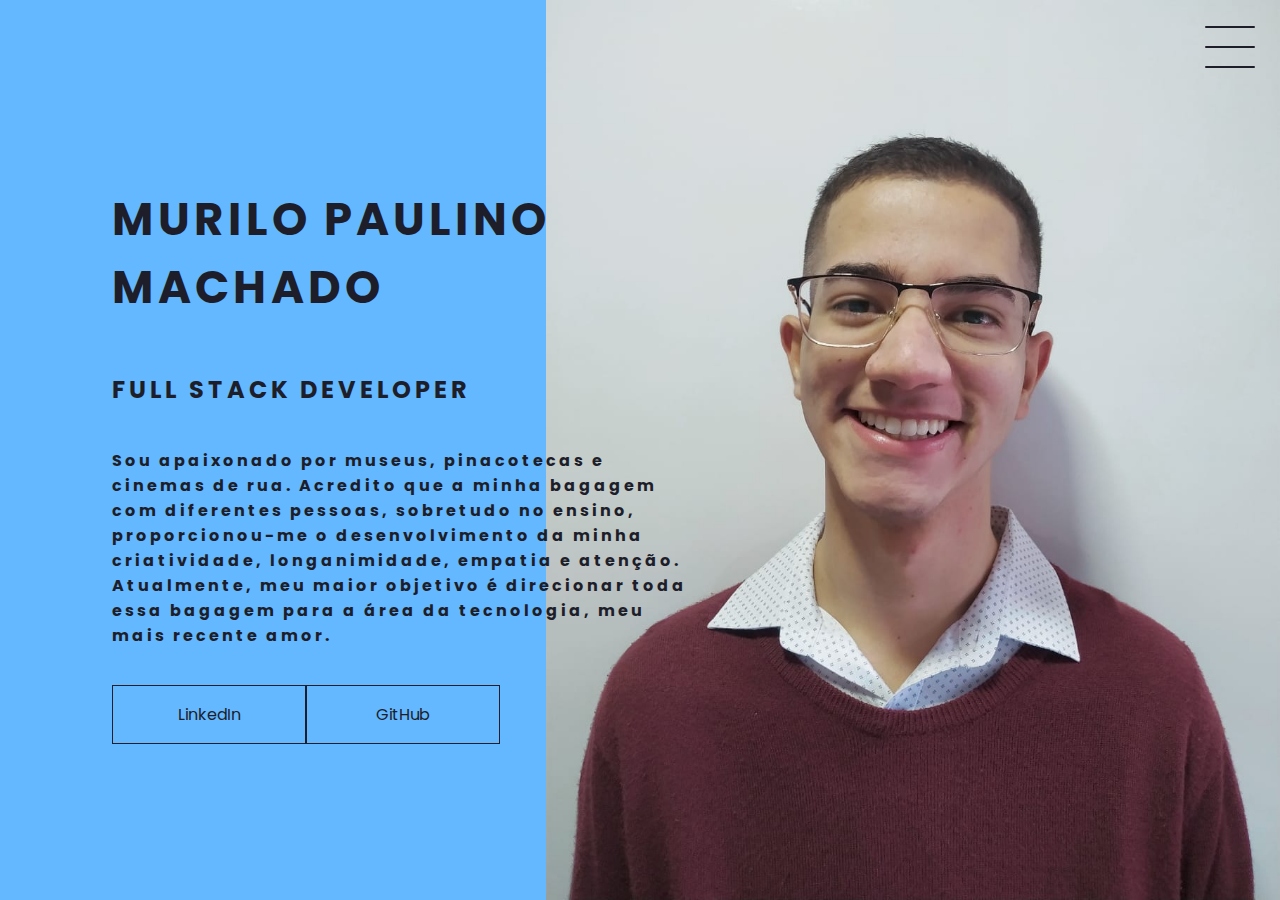
==== index.html @ 1d81381d "construção e estilização inicial da página de entrada" ====
<!--ctrl + espaço-->
<!-- comentar = alt + shift + A -->
<!DOCTYPE html>
<html lang="pt-br">
<head>
    <meta charset='UTF-8'>
    <!--responsividade-->
    <meta name='viewport' content='width=device-width, initial-scale=1'>
    <link rel="stylesheet" href="style.css">
    <title>Portfólio</title>
</head>
<body>
    <header class="header-container">
        <div class="header">
            <div class="checkbox-container">
                <div class="checkbox-wrapper">
                    <input type="checkbox" id="toggle">
                    <label class="checkbox" for="toggle">
                        <div class="trace"></div>
                        <div class="trace"></div>
                        <div class="trace"></div>
                    </label>
                    <div class="menu"></div>
                    <nav class="menu-items">
                        <ul>
                            <li>
                                <a href="#">Início</a>
                            </li>
                            <li>
                                <a href="#">Sobre mim</a>
                            </li>
                        </ul>
                    </nav>
                </div>
            </div>
        </div>
            <h1>Murilo Paulino Machado</h1>
            <h2>Full stack developer</h2>
            <h4>
                Sou apaixonado por museus, pinacotecas e cinemas de rua. Acredito que a minha bagagem com diferentes pessoas, sobretudo no ensino, proporcionou-me o desenvolvimento da minha criatividade, longanimidade, empatia e atenção. Atualmente, meu maior objetivo é direcionar toda essa bagagem para a área da tecnologia, meu mais recente amor.       
            </h4>
            <div class="social-media">
                <a href="https://www.linkedin.com/in/murilo-p-708885104/">LinkedIn</a>
                <a href="https://github.com/murilo-pm">GitHub</a>
            </div>       
    </header>
    <main class="container">

    </main>
    <footer class="footer">

    </footer> 
</body>
</html>











<!--  <div>
                <a href="https://www.linkedin.com/in/murilo-p-708885104/" target="_blank">
                    <img class="tm-social p-30" src="assets/img/linkedin.png" alt="Logo do LinkedIn">
                </a>
                <a href="https://github.com/murilo-pm" target="_blank">
                    <img class="tm-social p-30" src="assets/img/github.png" alt="Logo do GitHub">
                </a>
           </div> -->
---- style.css ----
@import url('https://fonts.googleapis.com/css2?family=Poppins:wght@200&display=swap');

body {
    margin: 0;
    padding: 0;
    font-family: 'Poppins', sans-serif;
    color: #1E1E2A;
}

/* Header */
.header-container {
    height: 100vh;
    width: 100vw;
    background-color: #63B8FF;
    background-image: url('./img/foto-murilo.jpg');
    background-repeat: no-repeat;
    background-position: right;
    background-size: contain;
    display: flex;
    flex-direction: column;
    justify-content: center;
    align-items: flex-start;
    box-sizing: border-box;
    padding: 0 112px;
    position: relative;
}

h1{
    font-size: 45px;
    text-transform: uppercase;
    letter-spacing: 4px;
    margin-right: 35%;
}

h2{
    text-transform: uppercase;
    letter-spacing: 4px;
    margin-right: 35%;
}

h4{
    margin-right: 45%;
    letter-spacing: 3px;
}

.social-media{
    margin-top: 1rem;
    display: flex;
}

.social-media a{
    text-decoration: none;
    color: #1E1E2A;
    padding: 1rem 4rem;
    border: 1px solid #1E1E2A;
    min-width: 4rem;
    display: flex;
    align-items: center;
    justify-content: center;
    transition: .5s ease-in-out;
}

a:hover{
    background-color: #ffffff;
}


/* Menu hambúrguer */

.checkbox-container{
    display: flex;
    justify-content: center;
    align-items: center;
}

.checkbox{
    height: 100px;
    width: 100px;
    position: absolute;
    right: 0;
    top: 0;
    display: flex;
    justify-content: center;
    cursor: pointer;
    z-index: 9999;
    transition: 400ms ease-in-out 0s;
}

.checkbox .trace{
    width: 50px;
    height: 2px;
    background-color: #1E1E2A;
    position: absolute;
    border-radius: 4px;
    transition: 0.5s ease-in-out;
}

.checkbox .trace:nth-child(1){
    top: 26px;
    transform: rotate(0);
}

.checkbox .trace:nth-child(2){
    top: 46px;
    transform: rotate(0);
}

.checkbox .trace:nth-child(3){
    top: 66px;
    transform: rotate(0);
}

#toggle{
    display: none;
}

/* menu */
.menu{
    position: absolute;
    top: 28px;
    right: 30px;
    background-color: transparent;
    height: 4px;
    width: 10px;
    border-radius: 50%;
    box-shadow: 0px 0px 0px 0px #ffffff;
    z-index: -1;    /* "-1" para ela ficar por trás de tudo */
    transition: 400ms ease-in-out 0s;
}

.menu-items{
    position: fixed;
    top: 0;
    left: 0;
    width: 100%;
    height: 100vh;
    display: flex;
    justify-content: center;
    align-items: center;
    z-index: 2;
    opacity: 0;
    visibility: hidden;
    transition: 400ms ease-in-out 0s;
}

.menu-items ul {
    list-style-type: none;
}

.menu-items ul li a{
    margin: 10px 0;
    color: #1E1E2A;
    text-decoration: none;
    text-transform: uppercase;
    letter-spacing: 4px;
    font-size: 40px;
}

/* animações do menu */
#toggle:checked + .checkbox .trace:nth-child(1){
    transform: rotate(45deg);
    top: 47px;
}

#toggle:checked + .checkbox .trace:nth-child(2){
    transform: translate(-100px);
    width: 30px;
    visibility: hidden;
    opacity: 0;
}

#toggle:checked + .checkbox .trace:nth-child(3){
    transform: rotate(-45deg);
    top: 48px;
}

#toggle:checked + .checkbox{
    background-color: #ffffff;

}

/* til para pegar todos os itens pertencentes ao menu */
#toggle:checked ~ .menu{
    box-shadow: 0px 0px 0px 100vmax #ffffff;
    z-index: 1;
}
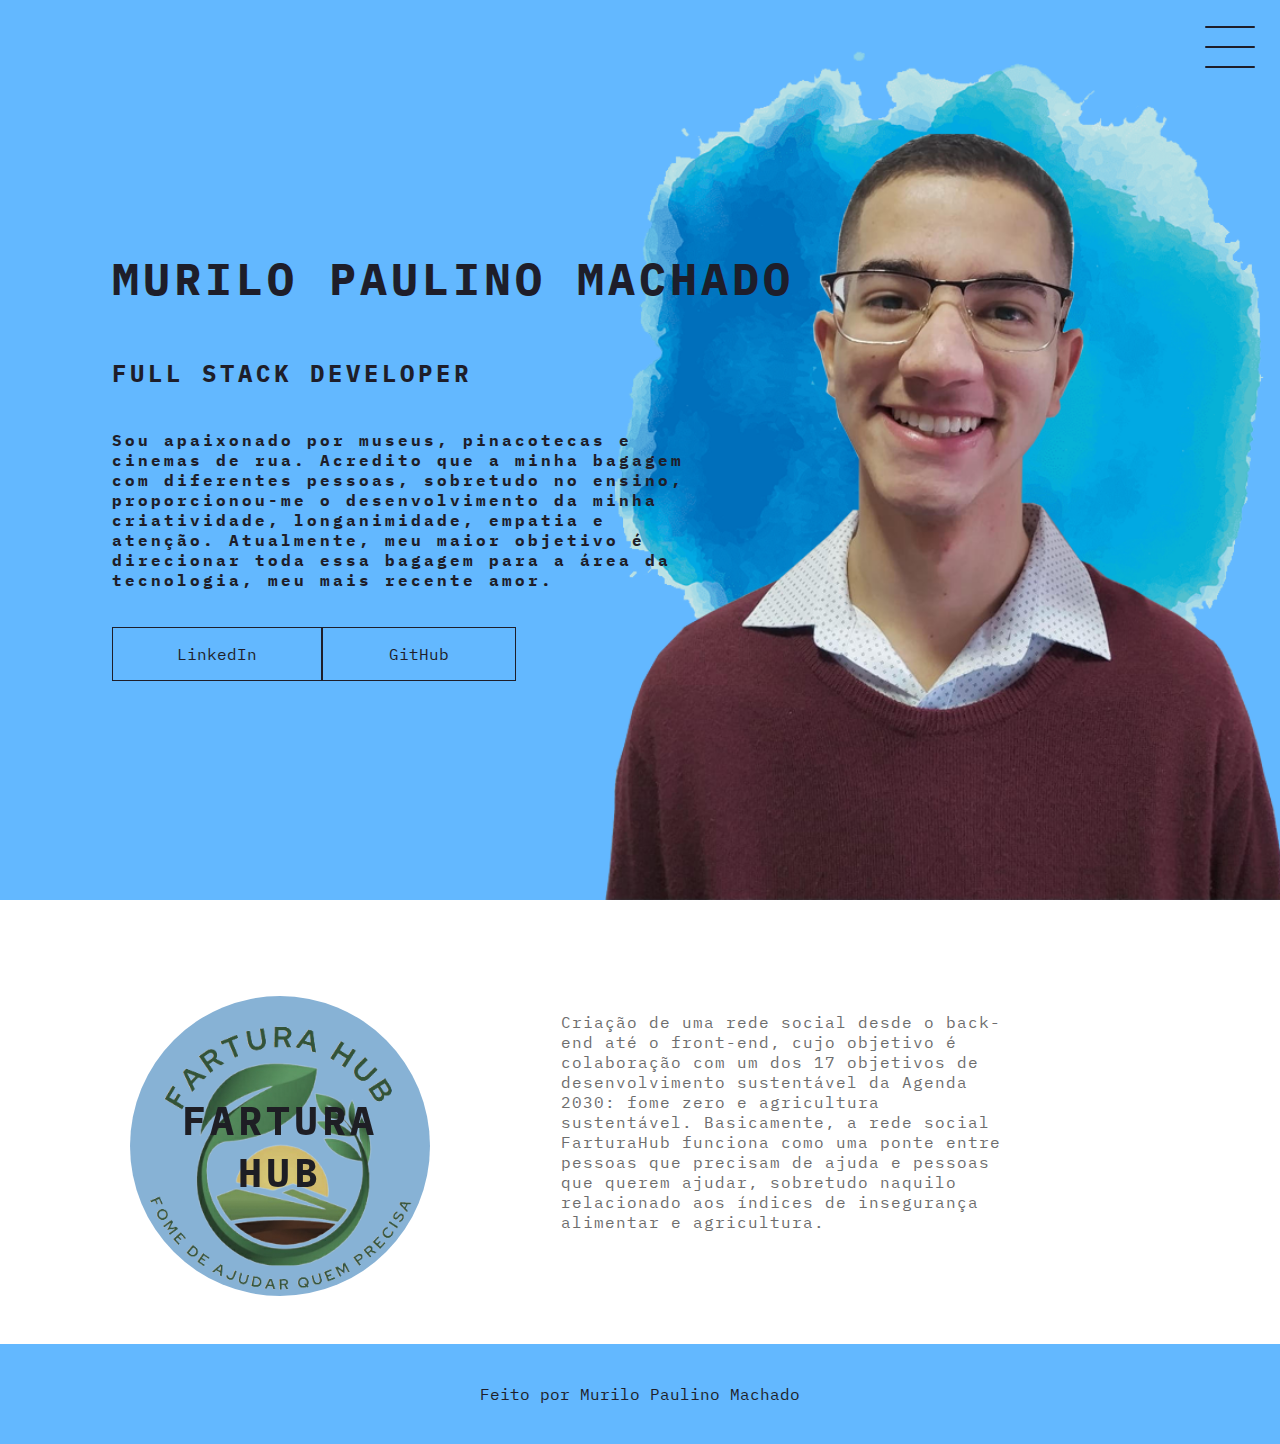
==== commit ed0190cd: "finalização da construção e estilização da página inicial" ====
--- a/index.html
+++ b/index.html
@@ -40,15 +40,25 @@
                 Sou apaixonado por museus, pinacotecas e cinemas de rua. Acredito que a minha bagagem com diferentes pessoas, sobretudo no ensino, proporcionou-me o desenvolvimento da minha criatividade, longanimidade, empatia e atenção. Atualmente, meu maior objetivo é direcionar toda essa bagagem para a área da tecnologia, meu mais recente amor.       
             </h4>
             <div class="social-media">
-                <a href="https://www.linkedin.com/in/murilo-p-708885104/">LinkedIn</a>
-                <a href="https://github.com/murilo-pm">GitHub</a>
+                <a href="https://www.linkedin.com/in/murilo-p-708885104/" target="_blank">LinkedIn</a>
+                <a href="https://github.com/murilo-pm" target="_blank">GitHub</a>
             </div>       
     </header>
     <main class="container">
-
+        <div class="card-container">
+            <div class="card">
+                <div class="card-wrapper">
+                    <h2>Fartura Hub</h2>
+                    <p>Quer saber mais?</p>
+                </div>
+            </div>
+            <div class="card-text">
+                Criação de uma rede social desde o back-end até o front-end, cujo objetivo é colaboração com um dos 17 objetivos de desenvolvimento sustentável da Agenda 2030: fome zero e agricultura sustentável. Basicamente, a rede social FarturaHub funciona como uma ponte entre pessoas que precisam de ajuda e pessoas que querem ajudar, sobretudo naquilo relacionado aos índices de insegurança alimentar e agricultura. 
+            </div>
+        </div>
     </main>
     <footer class="footer">
-
+        Feito por Murilo Paulino Machado  
     </footer> 
 </body>
 </html>
--- a/style.css
+++ b/style.css
@@ -1,9 +1,13 @@
-@import url('https://fonts.googleapis.com/css2?family=Poppins:wght@200&display=swap');
-
+/* @import url('https://fonts.googleapis.com/css2?family=Poppins:wght@200&display=swap'); */ /* primeira fonte */
+/* @import url('https://fonts.googleapis.com/css2?family=Poppins:wght@300&display=swap'); */ /* segunda fonte */
+/* @import url('https://fonts.googleapis.com/css2?family=Press+Start+2P&display=swap'); */ /* fonte de bits */
+/* @import url('https://fonts.googleapis.com/css2?family=Roboto+Mono:wght@300&display=swap'); */ /* fonte roboto mono light 300*/
+/* @import url('https://fonts.googleapis.com/css2?family=Roboto+Mono&display=swap'); */ /* fonte roboto mono regular 400 */
+@import url('https://fonts.googleapis.com/css2?family=IBM+Plex+Mono:wght@300&display=swap'); /* IBM Plex Mono */
 body {
     margin: 0;
     padding: 0;
-    font-family: 'Poppins', sans-serif;
+    font-family: 'IBM Plex Mono', monospace;
     color: #1E1E2A;
 }
 
@@ -12,10 +16,10 @@
     height: 100vh;
     width: 100vw;
     background-color: #63B8FF;
-    background-image: url('./img/foto-murilo.jpg');
+    background-image: url('./img/versionThree.png');
     background-repeat: no-repeat;
     background-position: right;
-    background-size: contain;
+    background-size: contain; 
     display: flex;
     flex-direction: column;
     justify-content: center;
@@ -179,8 +183,122 @@
 
 }
 
-/* til para pegar todos os itens pertencentes ao menu */
+/*til para pegar todos os itens pertencentes ao menu*/
 #toggle:checked ~ .menu{
     box-shadow: 0px 0px 0px 100vmax #ffffff;
     z-index: 1;
+}
+
+#toggle:checked ~ .menu-items{
+    visibility: visible;
+    opacity: 1;
+}
+
+/* cards dos projetos */
+
+.container{
+    height: auto;
+    width: 100%;
+    display: flex;
+    flex-direction: column;
+    justify-content: space-evenly;
+    margin: 3rem 0; /* p/ não ficar grudado com o header e o footer */
+}
+
+.card-container{
+    display: flex;
+    justify-content: space-evenly;
+    align-items: center;
+    width: 90%;   
+}
+
+.card{
+    width: 300px;
+    height: 300px;
+    border-radius: 100%;
+    margin: 3rem 0 0 0;
+    display: flex;
+    align-items: center;
+    justify-content: center;
+    background-color: #63B8FF;
+    background-image: url('./img/logoSemFundo.png');
+    background-position: center;
+    background-size: cover;
+    background-repeat: no-repeat;
+    filter: grayscale(0.5);
+    color: #1E1E2A;
+    cursor: pointer;
+    transition: 0.5s ease-in-out;
+}
+
+.card-text{
+    width: 40%;
+    letter-spacing: 1px;
+    color: rgb(109, 109, 109);
+}
+
+.card-wrapper{
+    text-align: center;
+    display: flex;
+    flex-direction: column;
+    justify-content: center;
+    align-items: center;
+    position: relative; 
+}
+
+.card-wrapper::before{
+    content: "";
+    position: absolute;
+    height: 100px;
+    width: 100px;
+    border-radius: 50%;
+    display: block;
+    border: 1px solid #ffffff;
+    opacity: 0;
+    transition: 0.5s ease-in-out;
+}
+
+.card-wrapper h2{
+    font-size: 40px;
+    text-transform: uppercase;
+    letter-spacing: 4px;
+    margin: 0;
+    transition: 0.5s ease-in-out;
+}
+
+.card-wrapper p{
+    font-size: 0;
+    visibility: visible; 
+    opacity: 0;
+    font-weight: bold;
+    text-transform: uppercase;
+    transition: 0.5s ease-in-out;
+}
+
+.card:hover{
+    filter: unset;
+}
+
+.card:hover > .card-wrapper::before{
+    height: 200px;
+    width: 200px;
+    opacity: 1;
+} 
+
+.card:hover > .card-wrapper p{
+    opacity: 1;
+    visibility: visible;
+    font-size: 14px;
+}
+
+/* rodapé */
+
+.footer{
+    width: 100%;
+    height: 100px;
+    background-color: #63B8FF;
+    display: flex;
+    align-items: center;
+    justify-content: center;
+    color: #1E1E2A;
 }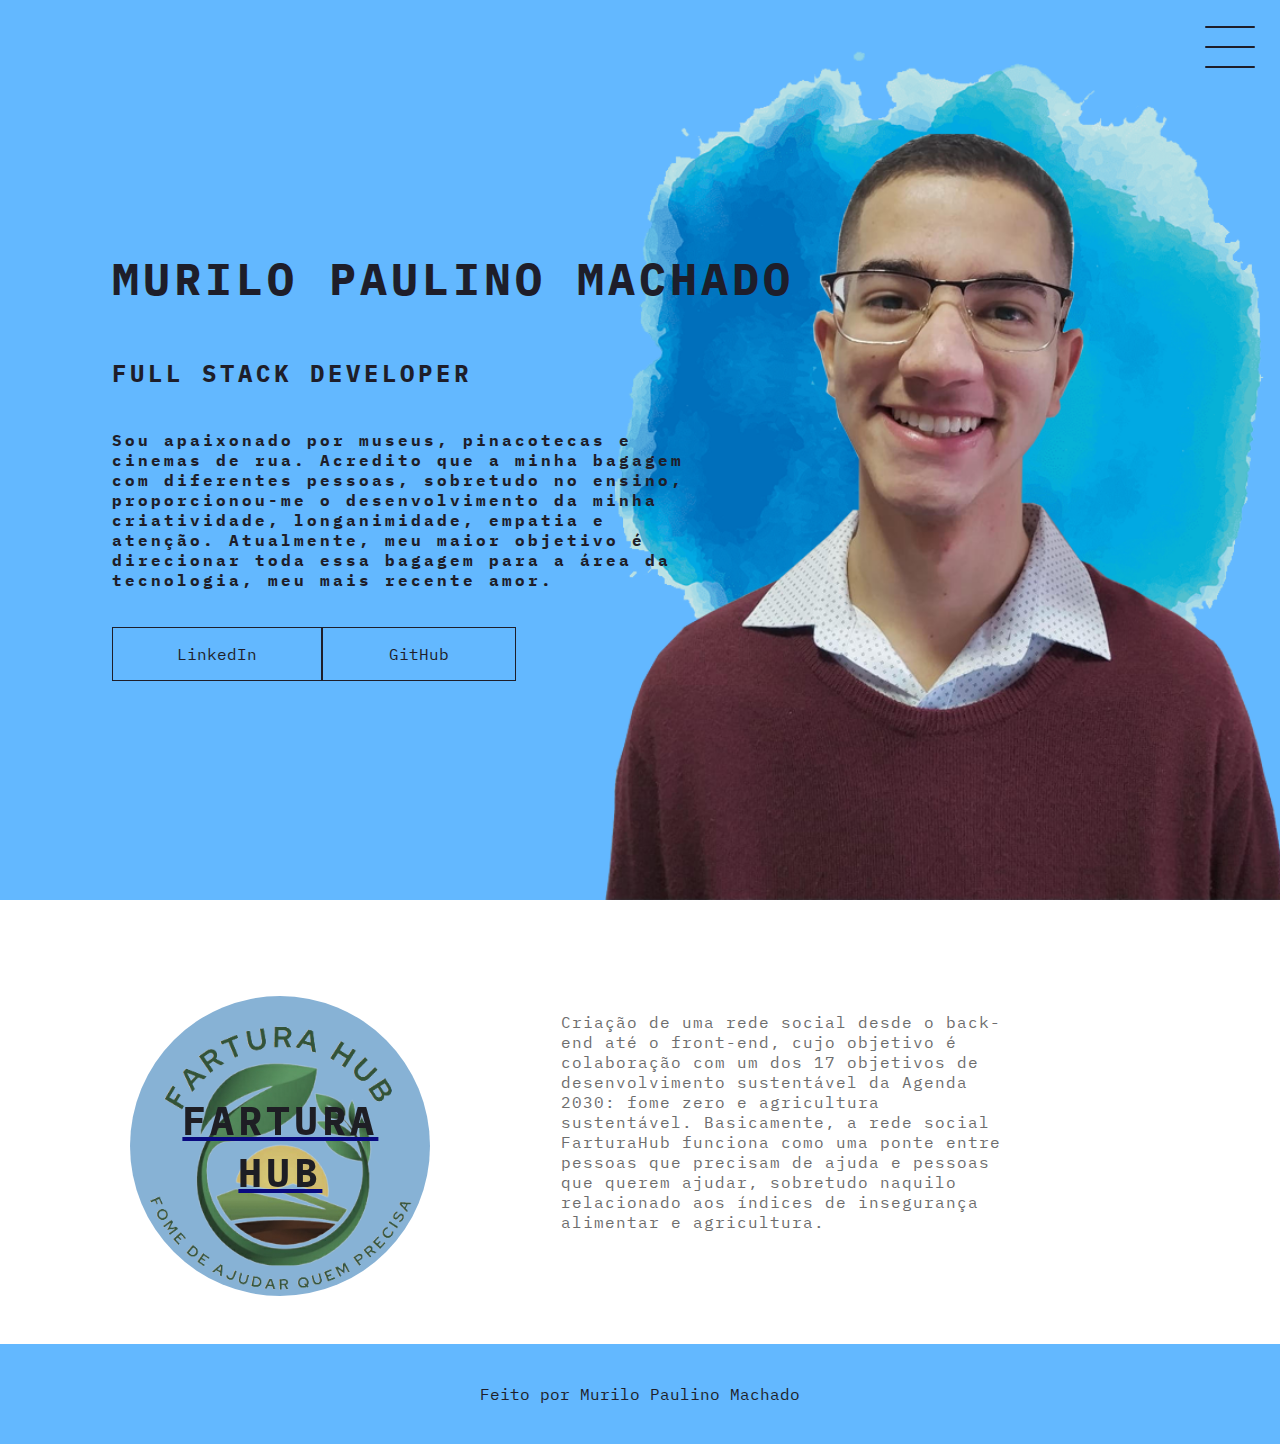
==== commit 43daa80b: "criação e finalização da página de artigos" ====
--- a/index.html
+++ b/index.html
@@ -7,7 +7,7 @@
     <!--responsividade-->
     <meta name='viewport' content='width=device-width, initial-scale=1'>
     <link rel="stylesheet" href="style.css">
-    <title>Portfólio</title>
+    <title>Murilo Paulino Machado</title>
 </head>
 <body>
     <header class="header-container">
@@ -27,7 +27,7 @@
                                 <a href="#">Início</a>
                             </li>
                             <li>
-                                <a href="#">Sobre mim</a>
+                                <a href="artigos.html">Artigos</a>
                             </li>
                         </ul>
                     </nav>
@@ -45,6 +45,9 @@
             </div>       
     </header>
     <main class="container">
+        <div>
+            <a href="https://farturahub.herokuapp.com/#/sobre-nos" target="_blank">
+        
         <div class="card-container">
             <div class="card">
                 <div class="card-wrapper">
@@ -52,9 +55,11 @@
                     <p>Quer saber mais?</p>
                 </div>
             </div>
+        </a>
             <div class="card-text">
                 Criação de uma rede social desde o back-end até o front-end, cujo objetivo é colaboração com um dos 17 objetivos de desenvolvimento sustentável da Agenda 2030: fome zero e agricultura sustentável. Basicamente, a rede social FarturaHub funciona como uma ponte entre pessoas que precisam de ajuda e pessoas que querem ajudar, sobretudo naquilo relacionado aos índices de insegurança alimentar e agricultura. 
             </div>
+        </div>
         </div>
     </main>
     <footer class="footer">
--- a/style.css
+++ b/style.css
@@ -231,6 +231,25 @@
     transition: 0.5s ease-in-out;
 }
 
+.card-article{
+    width: 300px;
+    height: 300px;
+    border-radius: 100%;
+    margin: 3rem 0 0 0;
+    display: flex;
+    align-items: center;
+    justify-content: center;
+    background-color: #63B8FF;
+    background-image: url('./img/abstract-binary-code-background.jpg');
+    background-position: center;
+    background-size: cover;
+    background-repeat: no-repeat;
+    filter: grayscale(0.5);
+    color: #ffffff;
+    cursor: pointer;
+    transition: 0.5s ease-in-out;
+}
+
 .card-text{
     width: 40%;
     letter-spacing: 1px;
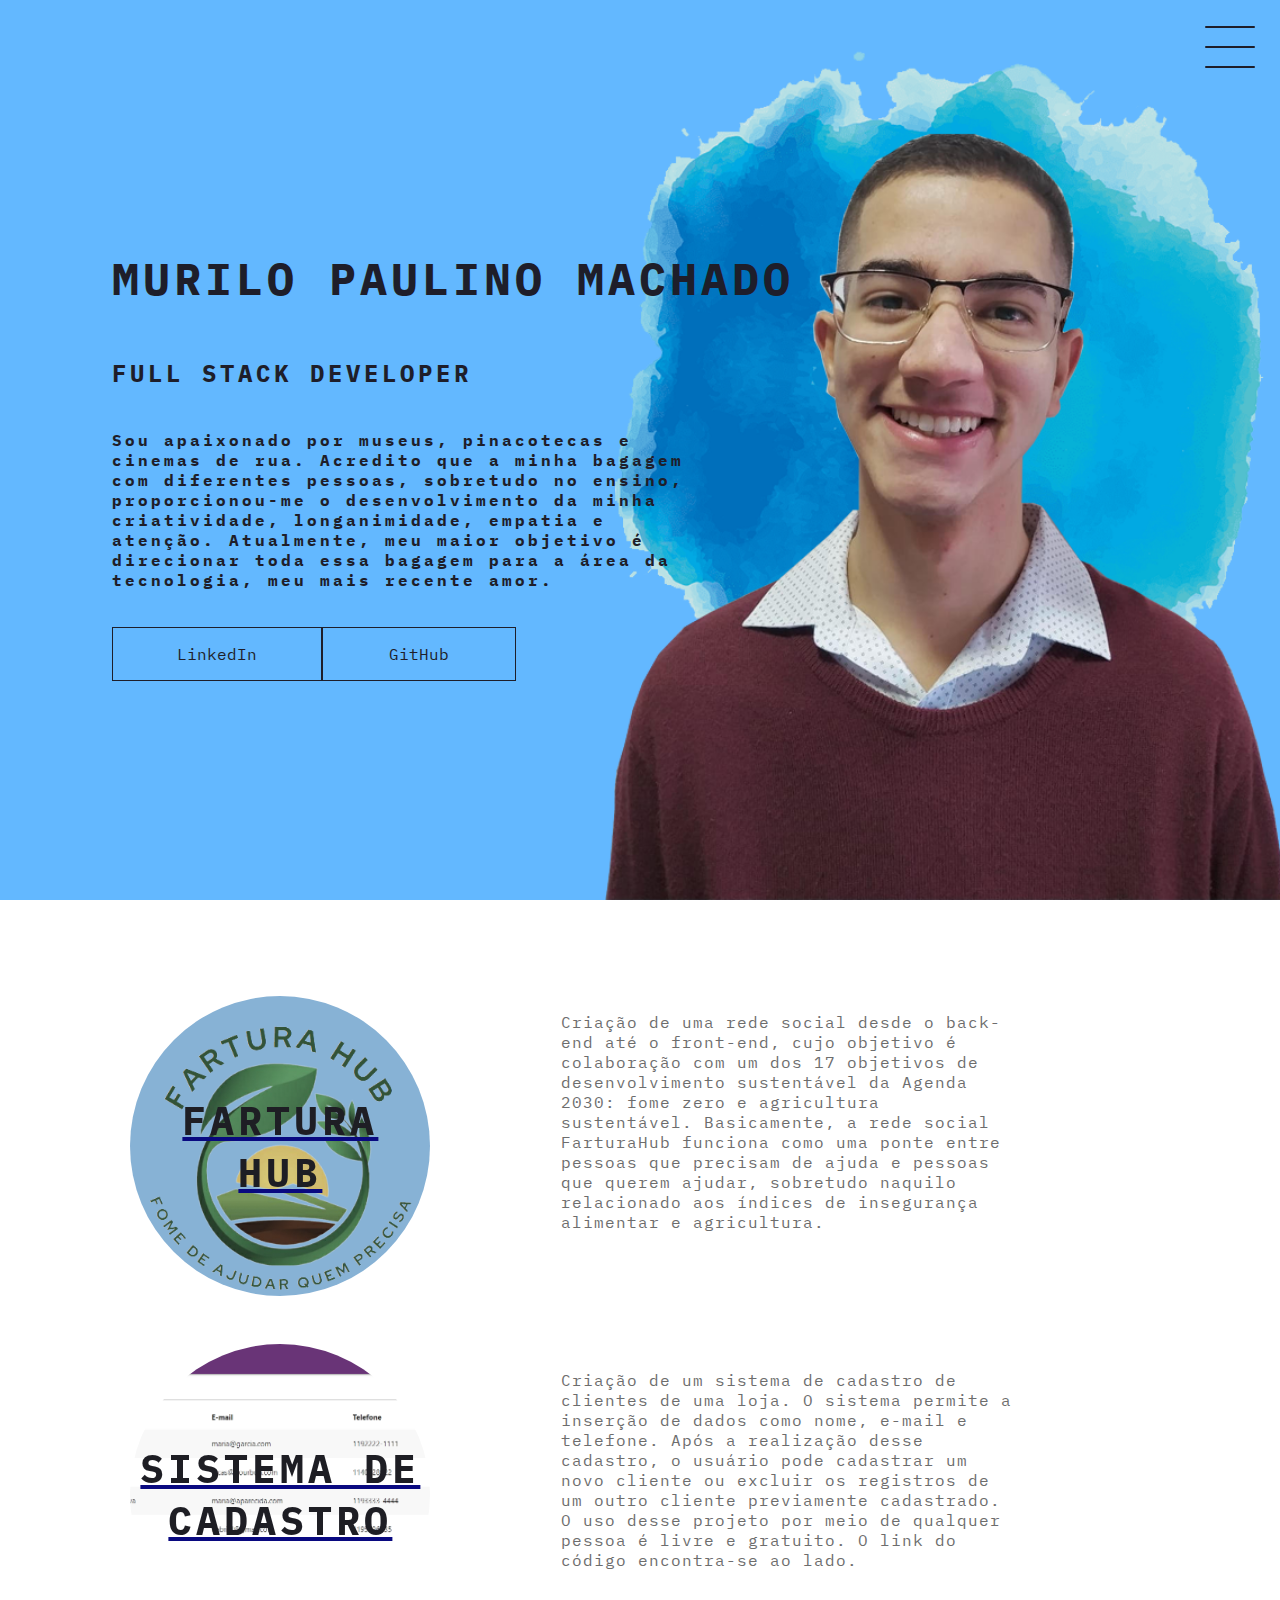
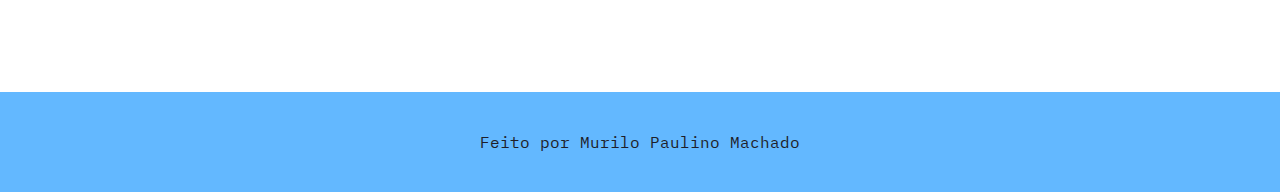
==== commit f09be51d: "adição de projeto referente ao sistema de cadastro" ====
--- a/index.html
+++ b/index.html
@@ -49,7 +49,7 @@
             <a href="https://farturahub.herokuapp.com/#/sobre-nos" target="_blank">
         
         <div class="card-container">
-            <div class="card">
+            <div class="cardP1">
                 <div class="card-wrapper">
                     <h2>Fartura Hub</h2>
                     <p>Quer saber mais?</p>
@@ -60,6 +60,20 @@
                 Criação de uma rede social desde o back-end até o front-end, cujo objetivo é colaboração com um dos 17 objetivos de desenvolvimento sustentável da Agenda 2030: fome zero e agricultura sustentável. Basicamente, a rede social FarturaHub funciona como uma ponte entre pessoas que precisam de ajuda e pessoas que querem ajudar, sobretudo naquilo relacionado aos índices de insegurança alimentar e agricultura. 
             </div>
         </div>
+        <div>
+            <a href="https://github.com/murilo-pm/sistema-cadastro-loja/tree/update" target="_blank">
+        
+        <div class="card-container">
+            <div class="cardP2">
+                <div class="card-wrapper">
+                    <h2>Sistema de Cadastro</h2>
+                    <p>Quer saber mais?</p>
+                </div>
+            </div>
+        </a>
+            <div class="card-text">
+                Criação de um sistema de cadastro de clientes de uma loja. O sistema permite a inserção de dados como nome, e-mail e telefone. Após a realização desse cadastro, o usuário pode cadastrar um novo cliente ou excluir os registros de um outro cliente previamente cadastrado. O uso desse projeto por meio de qualquer pessoa é livre e gratuito. O link do código encontra-se ao lado.
+            </div>
         </div>
     </main>
     <footer class="footer">
--- a/style.css
+++ b/style.css
@@ -212,7 +212,7 @@
     width: 90%;   
 }
 
-.card{
+.cardP1{
     width: 300px;
     height: 300px;
     border-radius: 100%;
@@ -222,6 +222,25 @@
     justify-content: center;
     background-color: #63B8FF;
     background-image: url('./img/logoSemFundo.png');
+    background-position: center;
+    background-size: cover;
+    background-repeat: no-repeat;
+    filter: grayscale(0.5);
+    color: #1E1E2A;
+    cursor: pointer;
+    transition: 0.5s ease-in-out;
+}
+
+.cardP2{
+    width: 300px;
+    height: 300px;
+    border-radius: 100%;
+    margin: 3rem 0 0 0;
+    display: flex;
+    align-items: center;
+    justify-content: center;
+    background-color: #63B8FF;
+    background-image: url('./img/cadCadastros.png');
     background-position: center;
     background-size: cover;
     background-repeat: no-repeat;
@@ -246,6 +265,25 @@
     background-repeat: no-repeat;
     filter: grayscale(0.5);
     color: #ffffff;
+    cursor: pointer;
+    transition: 0.5s ease-in-out;
+}
+
+.card-article2{
+    width: 300px;
+    height: 300px;
+    border-radius: 100%;
+    margin: 3rem 0 0 0;
+    display: flex;
+    align-items: center;
+    justify-content: center;
+    background-color: #63B8FF;
+    background-image: url('./img/que-es-lorem-ipsum.jpg');
+    background-position: center;
+    background-size: cover;
+    background-repeat: no-repeat;
+    filter: grayscale(0.5);
+    color: #000000;
     cursor: pointer;
     transition: 0.5s ease-in-out;
 }
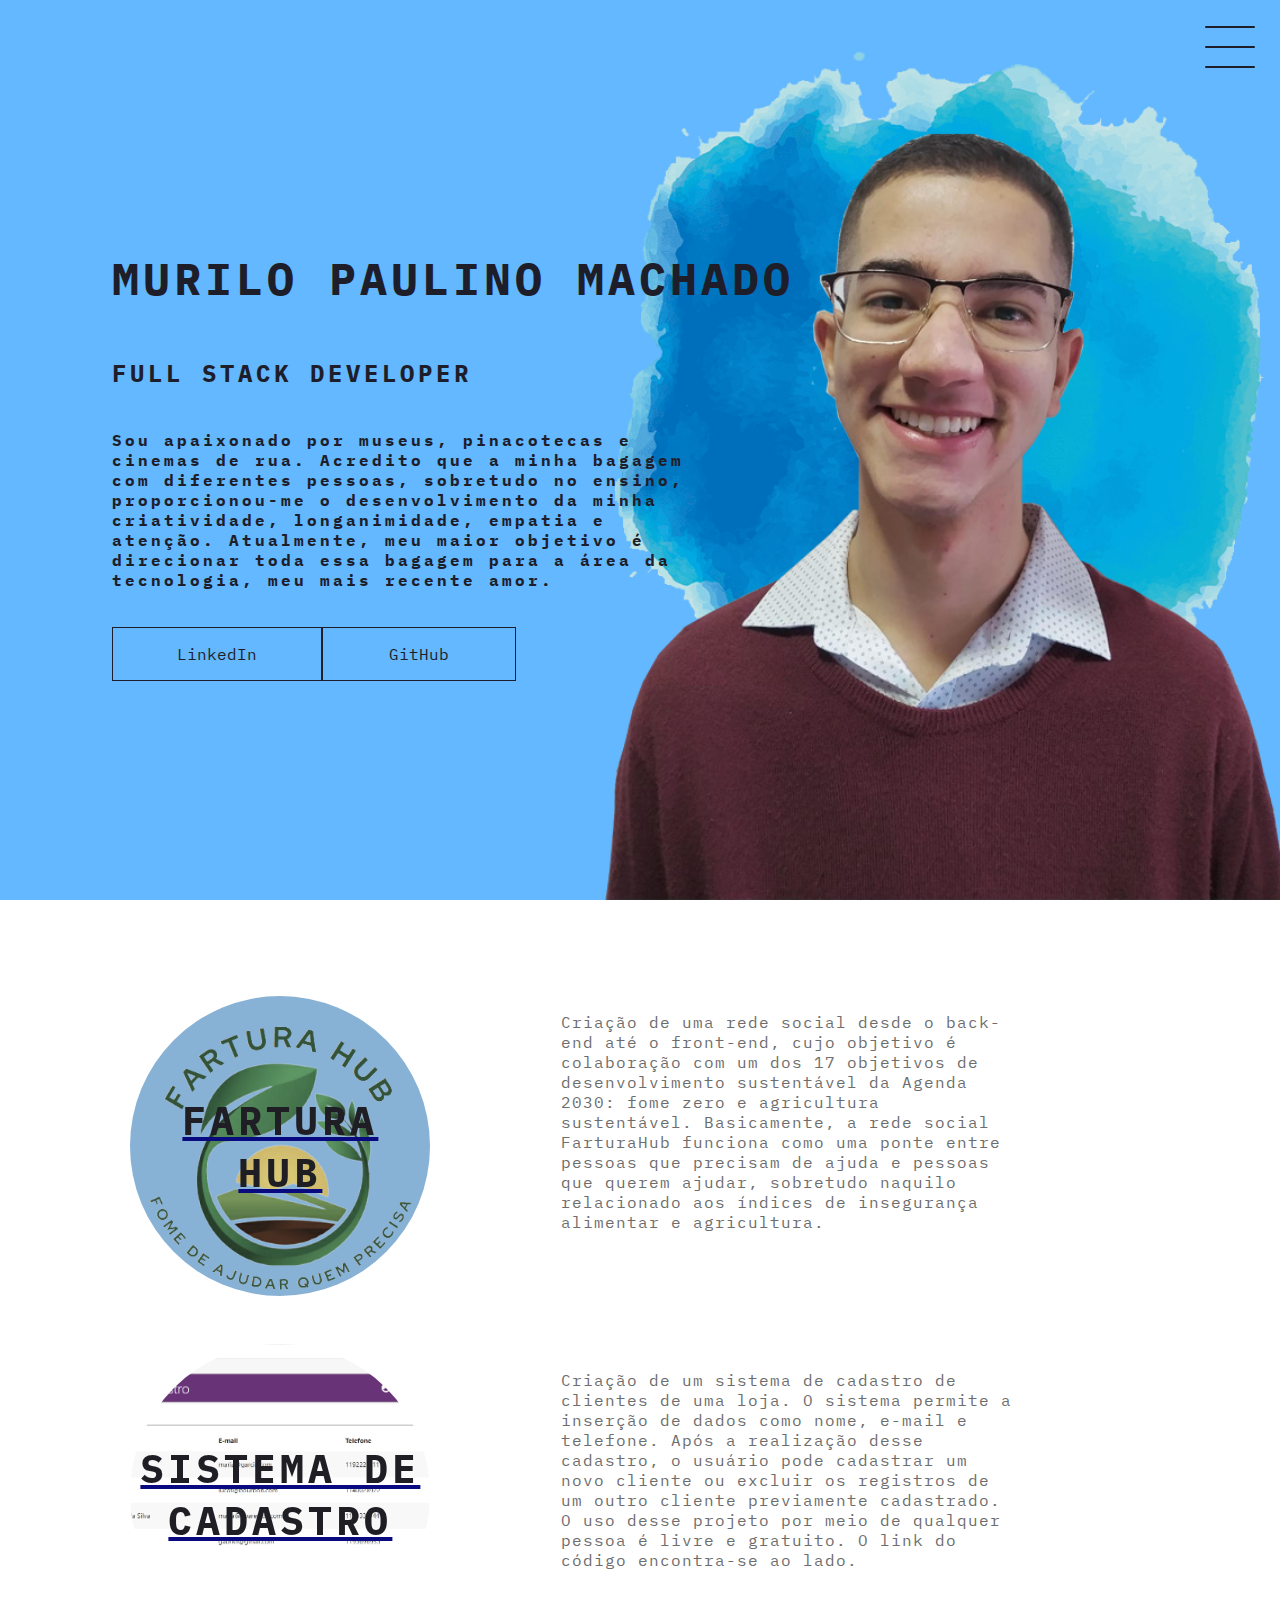
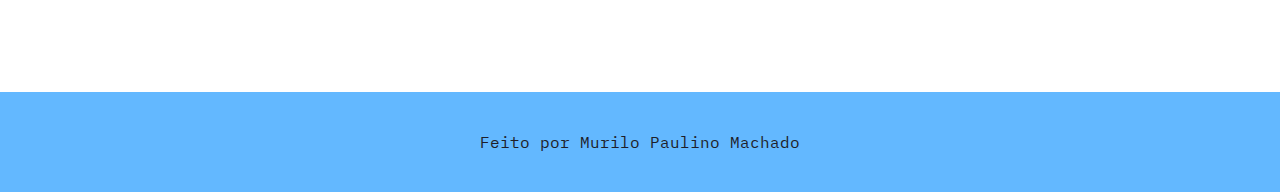
==== commit dec1c6ff: "alteração dos efeitos do projeto 2" ====
--- a/index.html
+++ b/index.html
@@ -49,7 +49,7 @@
             <a href="https://farturahub.herokuapp.com/#/sobre-nos" target="_blank">
         
         <div class="card-container">
-            <div class="cardP1">
+            <div class="card">
                 <div class="card-wrapper">
                     <h2>Fartura Hub</h2>
                     <p>Quer saber mais?</p>
@@ -64,14 +64,14 @@
             <a href="https://github.com/murilo-pm/sistema-cadastro-loja/tree/update" target="_blank">
         
         <div class="card-container">
-            <div class="cardP2">
-                <div class="card-wrapper">
+            <div class="card2">
+                <div class="card-wrapper2">
                     <h2>Sistema de Cadastro</h2>
                     <p>Quer saber mais?</p>
                 </div>
             </div>
         </a>
-            <div class="card-text">
+            <div class="card-text2">
                 Criação de um sistema de cadastro de clientes de uma loja. O sistema permite a inserção de dados como nome, e-mail e telefone. Após a realização desse cadastro, o usuário pode cadastrar um novo cliente ou excluir os registros de um outro cliente previamente cadastrado. O uso desse projeto por meio de qualquer pessoa é livre e gratuito. O link do código encontra-se ao lado.
             </div>
         </div>
--- a/style.css
+++ b/style.css
@@ -193,63 +193,7 @@
     visibility: visible;
     opacity: 1;
 }
-
-/* cards dos projetos */
-
-.container{
-    height: auto;
-    width: 100%;
-    display: flex;
-    flex-direction: column;
-    justify-content: space-evenly;
-    margin: 3rem 0; /* p/ não ficar grudado com o header e o footer */
-}
-
-.card-container{
-    display: flex;
-    justify-content: space-evenly;
-    align-items: center;
-    width: 90%;   
-}
-
-.cardP1{
-    width: 300px;
-    height: 300px;
-    border-radius: 100%;
-    margin: 3rem 0 0 0;
-    display: flex;
-    align-items: center;
-    justify-content: center;
-    background-color: #63B8FF;
-    background-image: url('./img/logoSemFundo.png');
-    background-position: center;
-    background-size: cover;
-    background-repeat: no-repeat;
-    filter: grayscale(0.5);
-    color: #1E1E2A;
-    cursor: pointer;
-    transition: 0.5s ease-in-out;
-}
-
-.cardP2{
-    width: 300px;
-    height: 300px;
-    border-radius: 100%;
-    margin: 3rem 0 0 0;
-    display: flex;
-    align-items: center;
-    justify-content: center;
-    background-color: #63B8FF;
-    background-image: url('./img/cadCadastros.png');
-    background-position: center;
-    background-size: cover;
-    background-repeat: no-repeat;
-    filter: grayscale(0.5);
-    color: #1E1E2A;
-    cursor: pointer;
-    transition: 0.5s ease-in-out;
-}
-
+/* cards dos artigos */
 .card-article{
     width: 300px;
     height: 300px;
@@ -269,6 +213,7 @@
     transition: 0.5s ease-in-out;
 }
 
+
 .card-article2{
     width: 300px;
     height: 300px;
@@ -284,6 +229,43 @@
     background-repeat: no-repeat;
     filter: grayscale(0.5);
     color: #000000;
+    cursor: pointer;
+    transition: 0.5s ease-in-out;
+}
+/* cards dos artigos */
+
+.container{
+    height: auto;
+    width: 100%;
+    display: flex;
+    flex-direction: column;
+    justify-content: space-evenly;
+    margin: 3rem 0; /* p/ não ficar grudado com o header e o footer */
+}
+
+.card-container{
+    display: flex;
+    justify-content: space-evenly;
+    align-items: center;
+    width: 90%;   
+}
+
+/* cards dos efeitos do projeto 1 */
+.card{
+    width: 300px;
+    height: 300px;
+    border-radius: 100%;
+    margin: 3rem 0 0 0;
+    display: flex;
+    align-items: center;
+    justify-content: center;
+    background-color: #63B8FF;
+    background-image: url('./img/logoSemFundo.png');
+    background-position: center;
+    background-size: cover;
+    background-repeat: no-repeat;
+    filter: grayscale(0.5);
+    color: #1E1E2A;
     cursor: pointer;
     transition: 0.5s ease-in-out;
 }
@@ -347,6 +329,89 @@
     visibility: visible;
     font-size: 14px;
 }
+/* efeito projeto 1 */
+
+/* cards dos efeitos do projeto 2 */
+.card2{
+    width: 300px;
+    height: 300px;
+    border-radius: 100%;
+    margin: 3rem 0 0 0;
+    display: flex;
+    align-items: center;
+    justify-content: center;
+    background-color: #63B8FF;
+    background-image: url('./img/paginaCadastrados.png');
+    background-position: center;
+    background-size: cover;
+    background-repeat: no-repeat;
+    filter: grayscale(0.5);
+    color: #1E1E2A;
+    cursor: pointer;
+    transition: 0.5s ease-in-out;
+}
+
+.card-text2{
+    width: 40%;
+    letter-spacing: 1px;
+    color: rgb(109, 109, 109);
+}
+
+.card-wrapper2{
+    text-align: center;
+    display: flex;
+    flex-direction: column;
+    justify-content: center;
+    align-items: center;
+    position: relative; 
+}
+
+.card-wrapper2::before{
+    content: "";
+    position: absolute;
+    height: 100px;
+    width: 100px;
+    border-radius: 50%;
+    display: block;
+    border: 1px solid #ffffff;
+    opacity: 0;
+    transition: 0.5s ease-in-out;
+}
+
+.card-wrapper2 h2{
+    font-size: 40px;
+    text-transform: uppercase;
+    letter-spacing: 4px;
+    margin: 0;
+    transition: 0.5s ease-in-out;
+}
+
+.card-wrapper2 p{
+    font-size: 0;
+    visibility: visible; 
+    opacity: 0;
+    font-weight: bold;
+    text-transform: uppercase;
+    transition: 0.5s ease-in-out;
+}
+
+.card2:hover{
+    filter: unset;
+}
+
+.card2:hover > .card-wrapper::before{
+    height: 200px;
+    width: 200px;
+    opacity: 1;
+} 
+
+.card2:hover > .card-wrapper p{
+    opacity: 1;
+    visibility: visible;
+    font-size: 14px;
+}
+/* efeito projeto 2 */
+
 
 /* rodapé */
 
